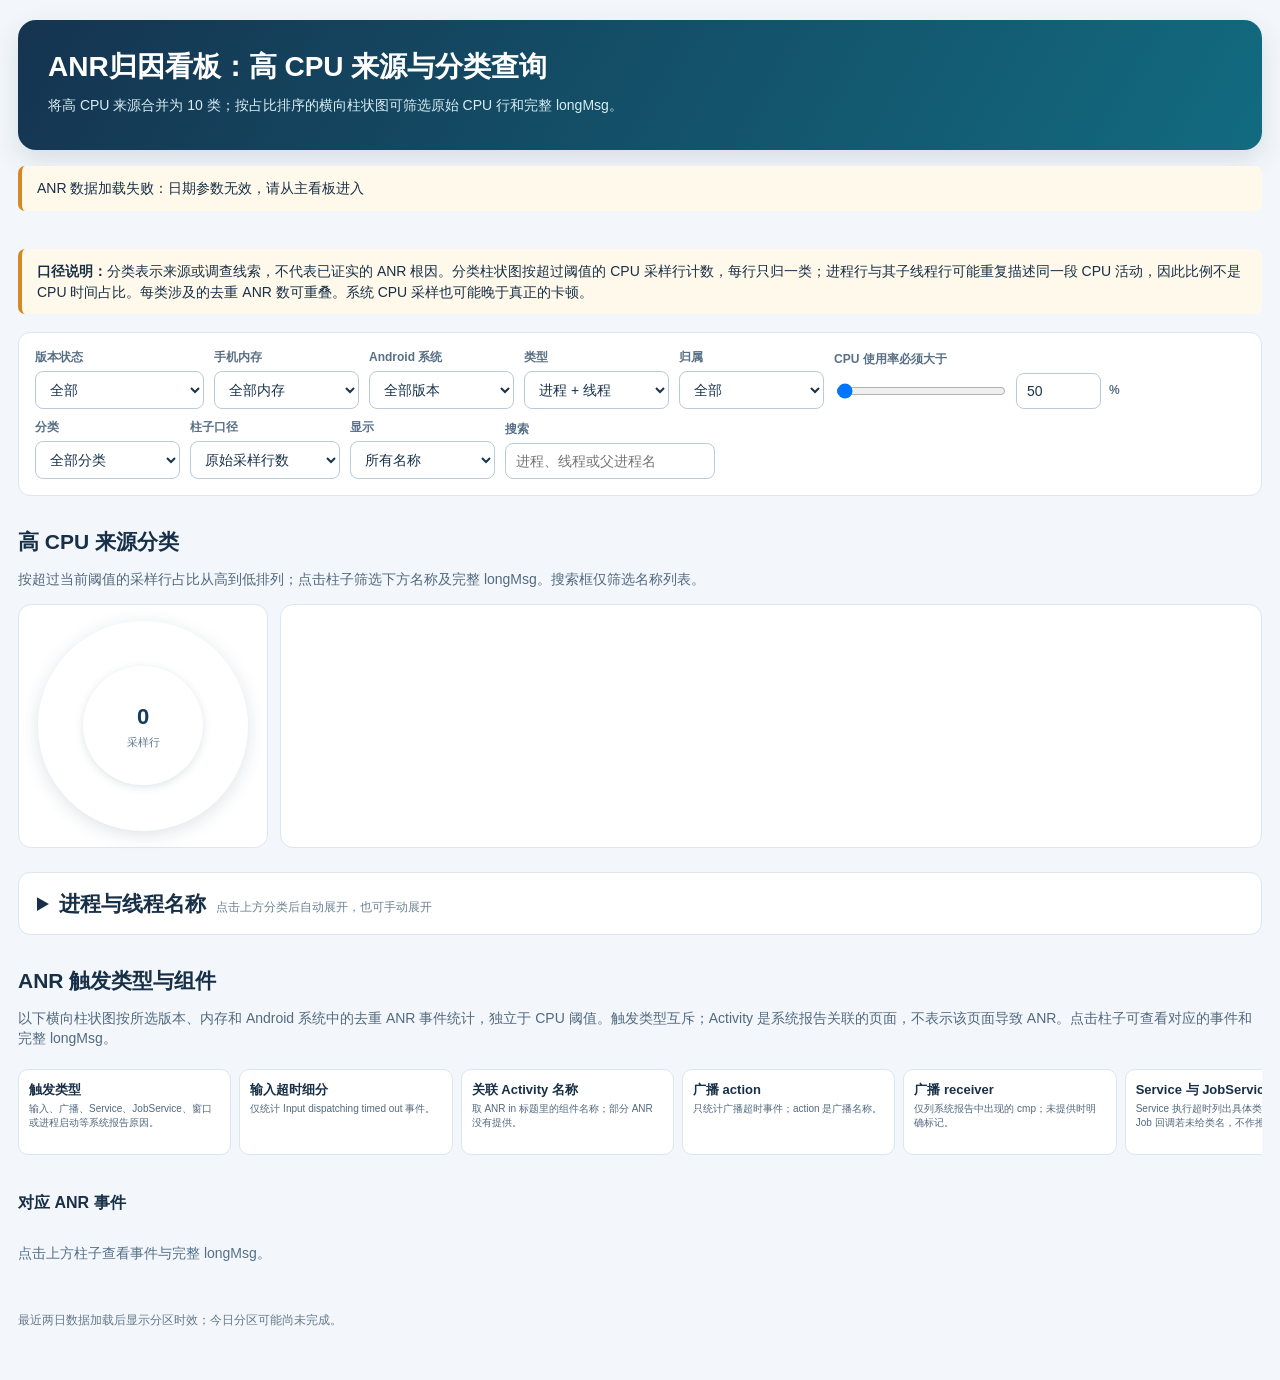
==== anr-dashboard.html @ c26c0190 "feat(anr): add attribution dashboard and daily prefetch" ====
<!doctype html><html lang="zh-CN"><head><meta charset="utf-8"><meta name="viewport" content="width=device-width,initial-scale=1">
<title>ANR归因看板：高 CPU 来源与分类查询</title>
<style>
:root{font:14px/1.48 -apple-system,BlinkMacSystemFont,"PingFang SC",sans-serif;color:#183047;background:#f3f7fb}*{box-sizing:border-box}
body{margin:0 auto;max-width:1600px;padding:26px 24px 70px}h1{font-size:28px;margin:0 0 8px}h2{font-size:21px;margin:30px 0 12px}h3{font-size:16px}p{margin:8px 0;color:#52697f;max-width:1250px}
header{border-radius:18px;padding:26px 30px;color:#fff;background:linear-gradient(120deg,#153450,#126b80);box-shadow:0 10px 27px #18304720}
header p{color:#d7edf3}.stats{display:flex;gap:10px;flex-wrap:wrap;margin:19px 0}.stat{background:#fff;border:1px solid #dbe6ef;border-radius:12px;padding:11px 16px;min-width:155px}.stat strong{display:block;font-size:23px}
.notice{border-left:4px solid #d38a25;background:#fff9eb;padding:12px 15px;border-radius:7px;margin:16px 0}
.controls{display:flex;gap:10px;flex-wrap:wrap;align-items:end;background:#fff;border:1px solid #dbe6ef;border-radius:12px;padding:16px;margin:18px 0}
label{display:grid;gap:4px;color:#587086;font-size:12px;font-weight:650}select,input{font:14px -apple-system,BlinkMacSystemFont,"PingFang SC",sans-serif;border:1px solid #b9cad8;border-radius:8px;padding:9px 10px;min-width:145px;background:white;color:#19334d}
input[type=range]{min-width:170px;padding:0}input[type=number]{min-width:85px;width:85px}input[type=search]{min-width:210px}.threshold{display:flex;gap:8px;align-items:center}
.metrics{color:#547088;margin:12px 0 18px}.tags{display:grid;grid-template-columns:repeat(auto-fill,minmax(250px,1fr));gap:10px;margin-bottom:18px}
.tagcard{border:1px solid #dce7ef;background:#fff;border-radius:11px;padding:11px 13px;text-align:left;cursor:pointer}.tagcard:hover,.tagcard.active{border-color:#236a9f;box-shadow:0 2px 12px #2672a31b}
.tagcard strong{display:block;font-size:14px}.tagcard .numbers{font-size:12px;color:#60768a}.tagbar{height:5px;background:#e9eff5;border-radius:3px;margin-top:8px}.tagbar span{height:100%;display:block;border-radius:3px}
.chart{display:grid;gap:6px}.barrow{display:grid;grid-template-columns:minmax(250px,350px) minmax(130px,1fr) 125px;gap:12px;align-items:center;border:1px solid #dce7ef;background:#fff;border-radius:9px;padding:8px 11px}
.entity{border:0;background:transparent;color:#173f62;font:12px/1.35 ui-monospace,SFMono-Regular,Menlo,monospace;text-align:left;cursor:pointer;overflow-wrap:anywhere}.entity:hover{text-decoration:underline;color:#b5262e}
.badge{display:inline-block;border-radius:6px;padding:2px 7px;font:11px -apple-system,BlinkMacSystemFont,"PingFang SC",sans-serif;font-weight:650;margin-right:7px;white-space:nowrap}.track{height:21px;background:repeating-linear-gradient(90deg,#edf2f7 0,#edf2f7 24.8%,#dfe8f0 25%);border-radius:5px;overflow:hidden}.bar{height:100%;border-radius:5px;min-width:2px}.counts{text-align:right;font-weight:750}.counts small{display:block;color:#6a7d8f;font-weight:400}.empty{padding:25px;border:1px solid #dce7ef;background:#fff;border-radius:8px}
#details{scroll-margin-top:15px}.detailhead{display:flex;align-items:center;gap:12px;flex-wrap:wrap}.detailhead button{border:1px solid #bed0df;background:#fff;padding:7px 10px;border-radius:7px;cursor:pointer}
.detailitem{background:#fff;border:1px solid #dce7ef;border-radius:9px;padding:12px 15px;margin:9px 0}.detailitem .topline{display:flex;gap:10px;align-items:center;flex-wrap:wrap}.detailitem code{font:12px/1.4 ui-monospace,SFMono-Regular,Menlo,monospace;overflow-wrap:anywhere}.rawline{background:#f2f6f9;padding:8px;border-radius:6px;margin:8px 0;white-space:pre-wrap}.detailitem summary{cursor:pointer;color:#1761a2;font-weight:650}.detailitem pre{white-space:pre-wrap;word-break:break-word;max-height:70vh;overflow:auto;background:#f3f6f9;padding:12px;font:12px/1.4 ui-monospace,SFMono-Regular,Menlo,monospace}
mark.hot{background:#e3323e;color:#fff;padding:1px 2px;border-radius:3px;font-weight:750}.muted{color:#748698}.foot{margin-top:30px;font-size:12px;color:#64788a}
@media(max-width:750px){body{padding:12px}.barrow{grid-template-columns:1fr 1fr 80px;gap:6px}.entity{font-size:11px}header{padding:20px}}

.sourceoverview{display:grid;grid-template-columns:250px minmax(0,1fr);gap:12px;align-items:stretch;margin:14px 0}.piepanel{display:flex;align-items:center;justify-content:center;background:#fff;border:1px solid #dbe6ef;border-radius:13px;padding:16px}.pie{width:210px;height:210px;border-radius:50%;display:grid;place-items:center;box-shadow:0 4px 18px #1a3d5424}.piecenter{width:57%;height:57%;border-radius:50%;display:flex;flex-direction:column;align-items:center;justify-content:center;background:#fff;box-shadow:0 2px 8px #1a3d5424}.piecenter strong{font-size:22px;color:#173c5a}.piecenter span{font-size:11px;color:#61778b}
.categorybox{display:grid;gap:4px;background:#fff;border:1px solid #dbe6ef;border-radius:13px;padding:9px}
.categoryrow{display:grid;grid-template-columns:minmax(155px,240px) minmax(70px,1fr) 150px;gap:9px;align-items:center;width:100%;border:1px solid #e1e9f0;background:#fff;border-radius:7px;padding:5px 8px;text-align:left;cursor:pointer;color:#183047}
.categoryrow:hover,.categoryrow.active{border-color:#6750a4;background:#f8f5ff}.categoryname{display:flex;gap:7px;align-items:center;font-size:12px;font-weight:650}.categorydot{width:10px;height:10px;flex:none;border-radius:3px}.categorytrack{height:12px;background:#edf2f6;border-radius:5px;overflow:hidden}.categoryfill{display:block;height:100%;border-radius:5px}.categoryvalue{text-align:right;font-size:12px;font-weight:750}.categoryvalue small{display:block;color:#718294;font-size:10px;font-weight:400}
.entitysection{border:1px solid #dbe6ef;background:#fff;border-radius:12px;margin:24px 0;scroll-margin-top:16px}.entitysection>summary{cursor:pointer;padding:15px 18px;font-size:21px;font-weight:700;color:#183047;list-style-position:inside}.entitysection>summary span{margin-left:10px;color:#6c8294;font-size:12px;font-weight:400}.entitysection[open]>summary{border-bottom:1px solid #e2eaf1}.entitycontent{padding:12px 16px 18px}
#chart{max-height:min(75vh,660px);overflow-y:auto;overscroll-behavior:contain;scrollbar-gutter:stable;padding:4px;border:1px solid #dbe6ef;border-radius:9px;background:#f7fafd}.entitycontent #chart .barrow{min-height:60px}
#detailList{max-height:min(78vh,1120px);overflow-y:auto;overscroll-behavior:contain;padding:4px 8px;border:1px solid #dbe6ef;border-radius:9px;background:#f7fafd;scrollbar-gutter:stable}.entitycontent #detailList .detailitem{min-height:105px;margin:6px 0;padding:9px 11px}.entitycontent #detailList .detailitem .muted{overflow:hidden;white-space:nowrap;text-overflow:ellipsis}.entitycontent #detailList .detailitem .rawline{max-height:44px;overflow:auto;margin:6px 0;padding:6px}
.anrscroller{overflow-x:auto;padding-bottom:8px}.anrgrid{display:grid;grid-template-columns:repeat(6,minmax(210px,1fr));gap:8px;min-width:1320px;margin:12px 0}.anrpanel{background:#fff;border:1px solid #dbe6ef;border-radius:10px;padding:10px;min-width:0}.anrpanel h3{font-size:13px;margin:0 0 3px}.anrpanel p{font-size:10px;line-height:1.35;margin:0 0 8px}
.anrrows{display:grid;gap:5px;max-height:260px;overflow:auto}.anrrow{display:block;width:100%;border:1px solid #e3ebf1;background:#fff;border-radius:6px;padding:6px;text-align:left;cursor:pointer;color:#183047}.anrrow:hover,.anrrow.active{border-color:#6750a4;background:#f8f5ff}.anrname{display:block;font:10px/1.3 ui-monospace,SFMono-Regular,Menlo,monospace;overflow-wrap:anywhere}.anrtrack{display:block;height:7px;margin:5px 0;background:#edf2f6;border-radius:4px;overflow:hidden}.anrfill{display:block;height:100%;border-radius:4px}.anrvalue{display:flex;justify-content:space-between;font-size:11px;font-weight:700}.anrvalue small{font-weight:400;color:#728397}.anrnote{font-size:10px;color:#667b8d;margin:7px 0 0}.anr-detail-card{background:#fff;border:1px solid #dbe6ef;border-radius:9px;padding:11px 14px;margin:8px 0}.anr-detail-card summary{cursor:pointer;color:#1761a2;font-weight:650}.anr-detail-card pre{white-space:pre-wrap;word-break:break-word;max-height:65vh;overflow:auto;background:#f3f6f9;padding:12px;font:12px/1.4 ui-monospace,SFMono-Regular,Menlo,monospace}
@media(max-width:900px){.sourceoverview{grid-template-columns:1fr}.piepanel{min-height:240px}}
@media(max-width:750px){.categoryrow{grid-template-columns:minmax(110px,1fr) 70px;gap:7px}.categorytrack{grid-column:1/-1;grid-row:2}}
.notice[hidden]{display:none}body{max-width:none;padding:20px 18px 50px}
</style></head><body>
<header><h1>ANR归因看板：高 CPU 来源与分类查询</h1><p>将高 CPU 来源合并为 10 类；按占比排序的横向柱状图可筛选原始 CPU 行和完整 longMsg。</p></header><div id="anrLoadStatus" class="notice" role="status">正在读取最近两日 ANR 数据…</div>
<div class="stats" id="stats"></div>
<div class="notice"><strong>口径说明：</strong>分类表示来源或调查线索，不代表已证实的 ANR 根因。分类柱状图按超过阈值的 CPU 采样行计数，每行只归一类；进程行与其子线程行可能重复描述同一段 CPU 活动，因此比例不是 CPU 时间占比。每类涉及的去重 ANR 数可重叠。系统 CPU 采样也可能晚于真正的卡顿。</div>
<div class="controls">
<label>版本状态<select id="version"><option value="all">全部</option><option value="verified">2.2.15 及以上已核实</option><option value="pending">版本待核验</option></select></label>
<label>手机内存<select id="ram"><option value="all">全部内存</option><option value="lt2">小于 2 GB</option><option value="2to3">2–3 GB</option><option value="3to4">3–4 GB</option><option value="4to6">4–6 GB</option><option value="ge6">6 GB 及以上</option><option value="unknown">未知</option></select></label>
<label>Android 系统<select id="os"><option value="all">全部版本</option></select></label>
<label>类型<select id="kind"><option value="all">进程 + 线程</option><option value="process">仅进程</option><option value="thread">仅线程</option></select></label>
<label>归属<select id="scope"><option value="all">全部</option><option value="app">本 App</option><option value="other">其他 / 系统</option></select></label>
<label>CPU 使用率必须大于<div class="threshold"><input id="thresholdRange" type="range" min="50" max="450" step="1" value="50"><input id="thresholdNumber" type="number" min="50" max="450" step="1" value="50"><span>%</span></div></label>
<label>分类<select id="tag"><option value="all">全部分类</option></select></label>
<label>柱子口径<select id="metric"><option value="samples">原始采样行数</option><option value="events">去重 ANR 事件数</option></select></label>
<label>显示<select id="limit"><option value="all">所有名称</option><option value="25">前 25</option><option value="50">前 50</option><option value="100">前 100</option></select></label>
<label>搜索<input id="search" type="search" placeholder="进程、线程或父进程名"></label>
</div>
<h2>高 CPU 来源分类</h2><p id="categoryMeta">按超过当前阈值的采样行占比从高到低排列；点击柱子筛选下方名称及完整 longMsg。搜索框仅筛选名称列表。</p><div class="sourceoverview"><div class="piepanel"><div id="pie" class="pie" role="img" aria-label="高 CPU 来源饼图"><div class="piecenter"><strong id="pieTotal">0</strong><span>采样行</span></div></div></div><div id="categoryBars" class="categorybox"></div></div>
<details id="entitySection" class="entitysection"><summary>进程与线程名称<span>点击上方分类后自动展开，也可手动展开</span></summary><div class="entitycontent"><div id="chartMeta" class="metrics"></div><div id="chart" class="chart"></div>
<h2 id="details">对应原始事件列表</h2><div class="detailhead"><div id="detailMeta" class="metrics">点击上方名称查看对应的 CPU 行与完整 longMsg。</div><button id="clear" hidden>清除选择</button></div><div id="detailList"></div><button id="more" hidden>再加载 20 条</button></div></details>
<h2>ANR 触发类型与组件</h2><p>以下横向柱状图按所选版本、内存和 Android 系统中的去重 ANR 事件统计，独立于 CPU 阈值。触发类型互斥；Activity 是系统报告关联的页面，不表示该页面导致 ANR。点击柱子可查看对应的事件和完整 longMsg。</p>
<div class="anrscroller"><div class="anrgrid">
<section class="anrpanel"><h3>触发类型</h3><p>输入、广播、Service、JobService、窗口或进程启动等系统报告原因。</p><div id="anrTypes" class="anrrows"></div><div id="anrTypesNote" class="anrnote"></div></section>
<section class="anrpanel"><h3>输入超时细分</h3><p>仅统计 Input dispatching timed out 事件。</p><div id="inputTypes" class="anrrows"></div><div id="inputTypesNote" class="anrnote"></div></section>
<section class="anrpanel"><h3>关联 Activity 名称</h3><p>取 ANR in 标题里的组件名称；部分 ANR 没有提供。</p><div id="activityNames" class="anrrows"></div><div id="activityNamesNote" class="anrnote"></div></section>
<section class="anrpanel"><h3>广播 action</h3><p>只统计广播超时事件；action 是广播名称。</p><div id="broadcastActions" class="anrrows"></div><div id="broadcastActionsNote" class="anrnote"></div></section>
<section class="anrpanel"><h3>广播 receiver</h3><p>仅列系统报告中出现的 cmp；未提供时明确标记。</p><div id="broadcastReceivers" class="anrrows"></div><div id="broadcastReceiversNote" class="anrnote"></div></section>
<section class="anrpanel"><h3>Service 与 JobService 名称</h3><p>Service 执行超时列出具体类名；绑定和 Job 回调若未给类名，不作推断。</p><div id="serviceNames" class="anrrows"></div><div id="serviceNamesNote" class="anrnote"></div></section>
</div></div>
<h3 id="anrDetails">对应 ANR 事件</h3><div class="detailhead"><div id="anrDetailMeta" class="metrics">点击上方柱子查看事件与完整 longMsg。</div><button id="anrClear" hidden>清除选择</button></div><div id="anrDetailList"></div><button id="anrMore" hidden>再加载 50 条</button>
<div class="foot" id="anrFoot">最近两日数据加载后显示分区时效；今日分区可能尚未完成。</div>
<script src="anr-loader.js"></script></body></html>
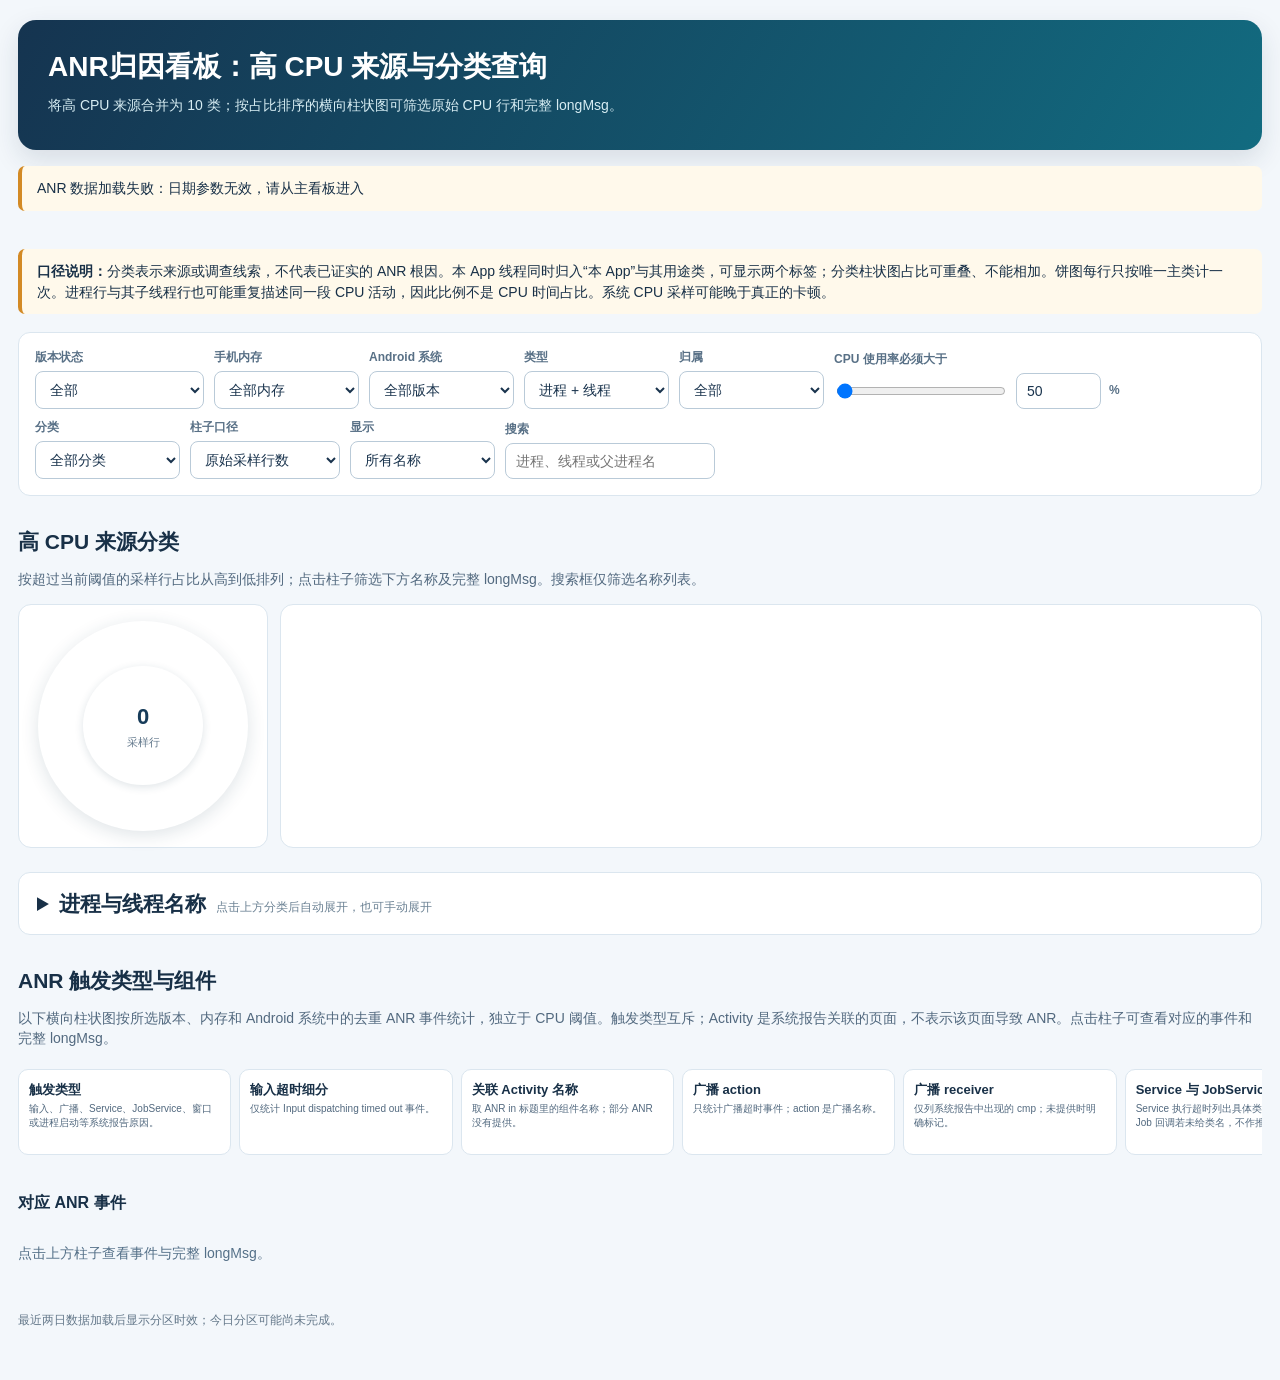
==== commit 6ecb9477: "fix(anr): classify app-owned threads with purpose labels" ====
--- a/anr-dashboard.html
+++ b/anr-dashboard.html
@@ -35,7 +35,7 @@
 </style></head><body>
 <header><h1>ANR归因看板：高 CPU 来源与分类查询</h1><p>将高 CPU 来源合并为 10 类；按占比排序的横向柱状图可筛选原始 CPU 行和完整 longMsg。</p></header><div id="anrLoadStatus" class="notice" role="status">正在读取最近两日 ANR 数据…</div>
 <div class="stats" id="stats"></div>
-<div class="notice"><strong>口径说明：</strong>分类表示来源或调查线索，不代表已证实的 ANR 根因。分类柱状图按超过阈值的 CPU 采样行计数，每行只归一类；进程行与其子线程行可能重复描述同一段 CPU 活动，因此比例不是 CPU 时间占比。每类涉及的去重 ANR 数可重叠。系统 CPU 采样也可能晚于真正的卡顿。</div>
+<div class="notice"><strong>口径说明：</strong>分类表示来源或调查线索，不代表已证实的 ANR 根因。本 App 线程同时归入“本 App”与其用途类，可显示两个标签；分类柱状图占比可重叠、不能相加。饼图每行只按唯一主类计一次。进程行与其子线程行也可能重复描述同一段 CPU 活动，因此比例不是 CPU 时间占比。系统 CPU 采样可能晚于真正的卡顿。</div>
 <div class="controls">
 <label>版本状态<select id="version"><option value="all">全部</option><option value="verified">2.2.15 及以上已核实</option><option value="pending">版本待核验</option></select></label>
 <label>手机内存<select id="ram"><option value="all">全部内存</option><option value="lt2">小于 2 GB</option><option value="2to3">2–3 GB</option><option value="3to4">3–4 GB</option><option value="4to6">4–6 GB</option><option value="ge6">6 GB 及以上</option><option value="unknown">未知</option></select></label>
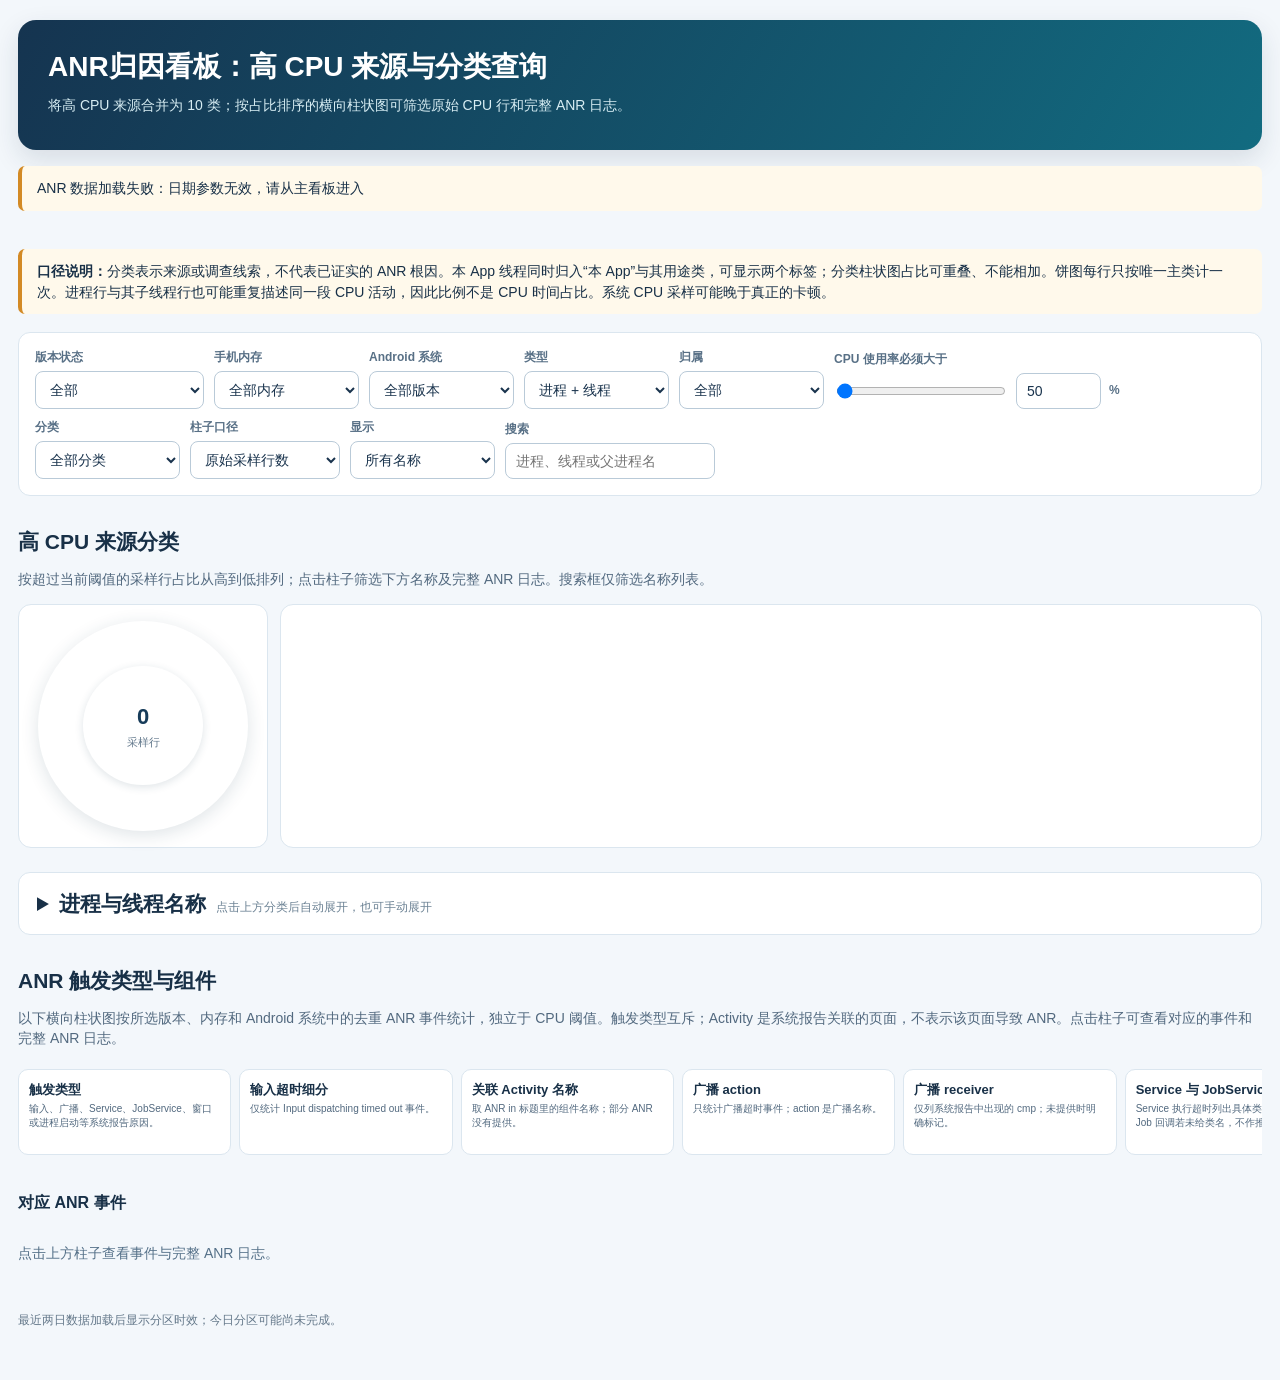
==== commit 8659d1c1: "Clarify ANR overview metrics and log labels" ====
--- a/anr-dashboard.html
+++ b/anr-dashboard.html
@@ -33,7 +33,7 @@
 @media(max-width:750px){.categoryrow{grid-template-columns:minmax(110px,1fr) 70px;gap:7px}.categorytrack{grid-column:1/-1;grid-row:2}}
 .notice[hidden]{display:none}body{max-width:none;padding:20px 18px 50px}
 </style></head><body>
-<header><h1>ANR归因看板：高 CPU 来源与分类查询</h1><p>将高 CPU 来源合并为 10 类；按占比排序的横向柱状图可筛选原始 CPU 行和完整 longMsg。</p></header><div id="anrLoadStatus" class="notice" role="status">正在读取最近两日 ANR 数据…</div>
+<header><h1>ANR归因看板：高 CPU 来源与分类查询</h1><p>将高 CPU 来源合并为 10 类；按占比排序的横向柱状图可筛选原始 CPU 行和完整 ANR 日志。</p></header><div id="anrLoadStatus" class="notice" role="status">正在读取所选日期的 ANR 数据…</div>
 <div class="stats" id="stats"></div>
 <div class="notice"><strong>口径说明：</strong>分类表示来源或调查线索，不代表已证实的 ANR 根因。本 App 线程同时归入“本 App”与其用途类，可显示两个标签；分类柱状图占比可重叠、不能相加。饼图每行只按唯一主类计一次。进程行与其子线程行也可能重复描述同一段 CPU 活动，因此比例不是 CPU 时间占比。系统 CPU 采样可能晚于真正的卡顿。</div>
 <div class="controls">
@@ -48,10 +48,10 @@
 <label>显示<select id="limit"><option value="all">所有名称</option><option value="25">前 25</option><option value="50">前 50</option><option value="100">前 100</option></select></label>
 <label>搜索<input id="search" type="search" placeholder="进程、线程或父进程名"></label>
 </div>
-<h2>高 CPU 来源分类</h2><p id="categoryMeta">按超过当前阈值的采样行占比从高到低排列；点击柱子筛选下方名称及完整 longMsg。搜索框仅筛选名称列表。</p><div class="sourceoverview"><div class="piepanel"><div id="pie" class="pie" role="img" aria-label="高 CPU 来源饼图"><div class="piecenter"><strong id="pieTotal">0</strong><span>采样行</span></div></div></div><div id="categoryBars" class="categorybox"></div></div>
+<h2>高 CPU 来源分类</h2><p id="categoryMeta">按超过当前阈值的采样行占比从高到低排列；点击柱子筛选下方名称及完整 ANR 日志。搜索框仅筛选名称列表。</p><div class="sourceoverview"><div class="piepanel"><div id="pie" class="pie" role="img" aria-label="高 CPU 来源饼图"><div class="piecenter"><strong id="pieTotal">0</strong><span>采样行</span></div></div></div><div id="categoryBars" class="categorybox"></div></div>
 <details id="entitySection" class="entitysection"><summary>进程与线程名称<span>点击上方分类后自动展开，也可手动展开</span></summary><div class="entitycontent"><div id="chartMeta" class="metrics"></div><div id="chart" class="chart"></div>
-<h2 id="details">对应原始事件列表</h2><div class="detailhead"><div id="detailMeta" class="metrics">点击上方名称查看对应的 CPU 行与完整 longMsg。</div><button id="clear" hidden>清除选择</button></div><div id="detailList"></div><button id="more" hidden>再加载 20 条</button></div></details>
-<h2>ANR 触发类型与组件</h2><p>以下横向柱状图按所选版本、内存和 Android 系统中的去重 ANR 事件统计，独立于 CPU 阈值。触发类型互斥；Activity 是系统报告关联的页面，不表示该页面导致 ANR。点击柱子可查看对应的事件和完整 longMsg。</p>
+<h2 id="details">对应原始事件列表</h2><div class="detailhead"><div id="detailMeta" class="metrics">点击上方名称查看对应的 CPU 行与完整 ANR 日志。</div><button id="clear" hidden>清除选择</button></div><div id="detailList"></div><button id="more" hidden>再加载 20 条</button></div></details>
+<h2>ANR 触发类型与组件</h2><p>以下横向柱状图按所选版本、内存和 Android 系统中的去重 ANR 事件统计，独立于 CPU 阈值。触发类型互斥；Activity 是系统报告关联的页面，不表示该页面导致 ANR。点击柱子可查看对应的事件和完整 ANR 日志。</p>
 <div class="anrscroller"><div class="anrgrid">
 <section class="anrpanel"><h3>触发类型</h3><p>输入、广播、Service、JobService、窗口或进程启动等系统报告原因。</p><div id="anrTypes" class="anrrows"></div><div id="anrTypesNote" class="anrnote"></div></section>
 <section class="anrpanel"><h3>输入超时细分</h3><p>仅统计 Input dispatching timed out 事件。</p><div id="inputTypes" class="anrrows"></div><div id="inputTypesNote" class="anrnote"></div></section>
@@ -60,6 +60,6 @@
 <section class="anrpanel"><h3>广播 receiver</h3><p>仅列系统报告中出现的 cmp；未提供时明确标记。</p><div id="broadcastReceivers" class="anrrows"></div><div id="broadcastReceiversNote" class="anrnote"></div></section>
 <section class="anrpanel"><h3>Service 与 JobService 名称</h3><p>Service 执行超时列出具体类名；绑定和 Job 回调若未给类名，不作推断。</p><div id="serviceNames" class="anrrows"></div><div id="serviceNamesNote" class="anrnote"></div></section>
 </div></div>
-<h3 id="anrDetails">对应 ANR 事件</h3><div class="detailhead"><div id="anrDetailMeta" class="metrics">点击上方柱子查看事件与完整 longMsg。</div><button id="anrClear" hidden>清除选择</button></div><div id="anrDetailList"></div><button id="anrMore" hidden>再加载 50 条</button>
+<h3 id="anrDetails">对应 ANR 事件</h3><div class="detailhead"><div id="anrDetailMeta" class="metrics">点击上方柱子查看事件与完整 ANR 日志。</div><button id="anrClear" hidden>清除选择</button></div><div id="anrDetailList"></div><button id="anrMore" hidden>再加载 50 条</button>
 <div class="foot" id="anrFoot">最近两日数据加载后显示分区时效；今日分区可能尚未完成。</div>
 <script src="anr-loader.js"></script></body></html>
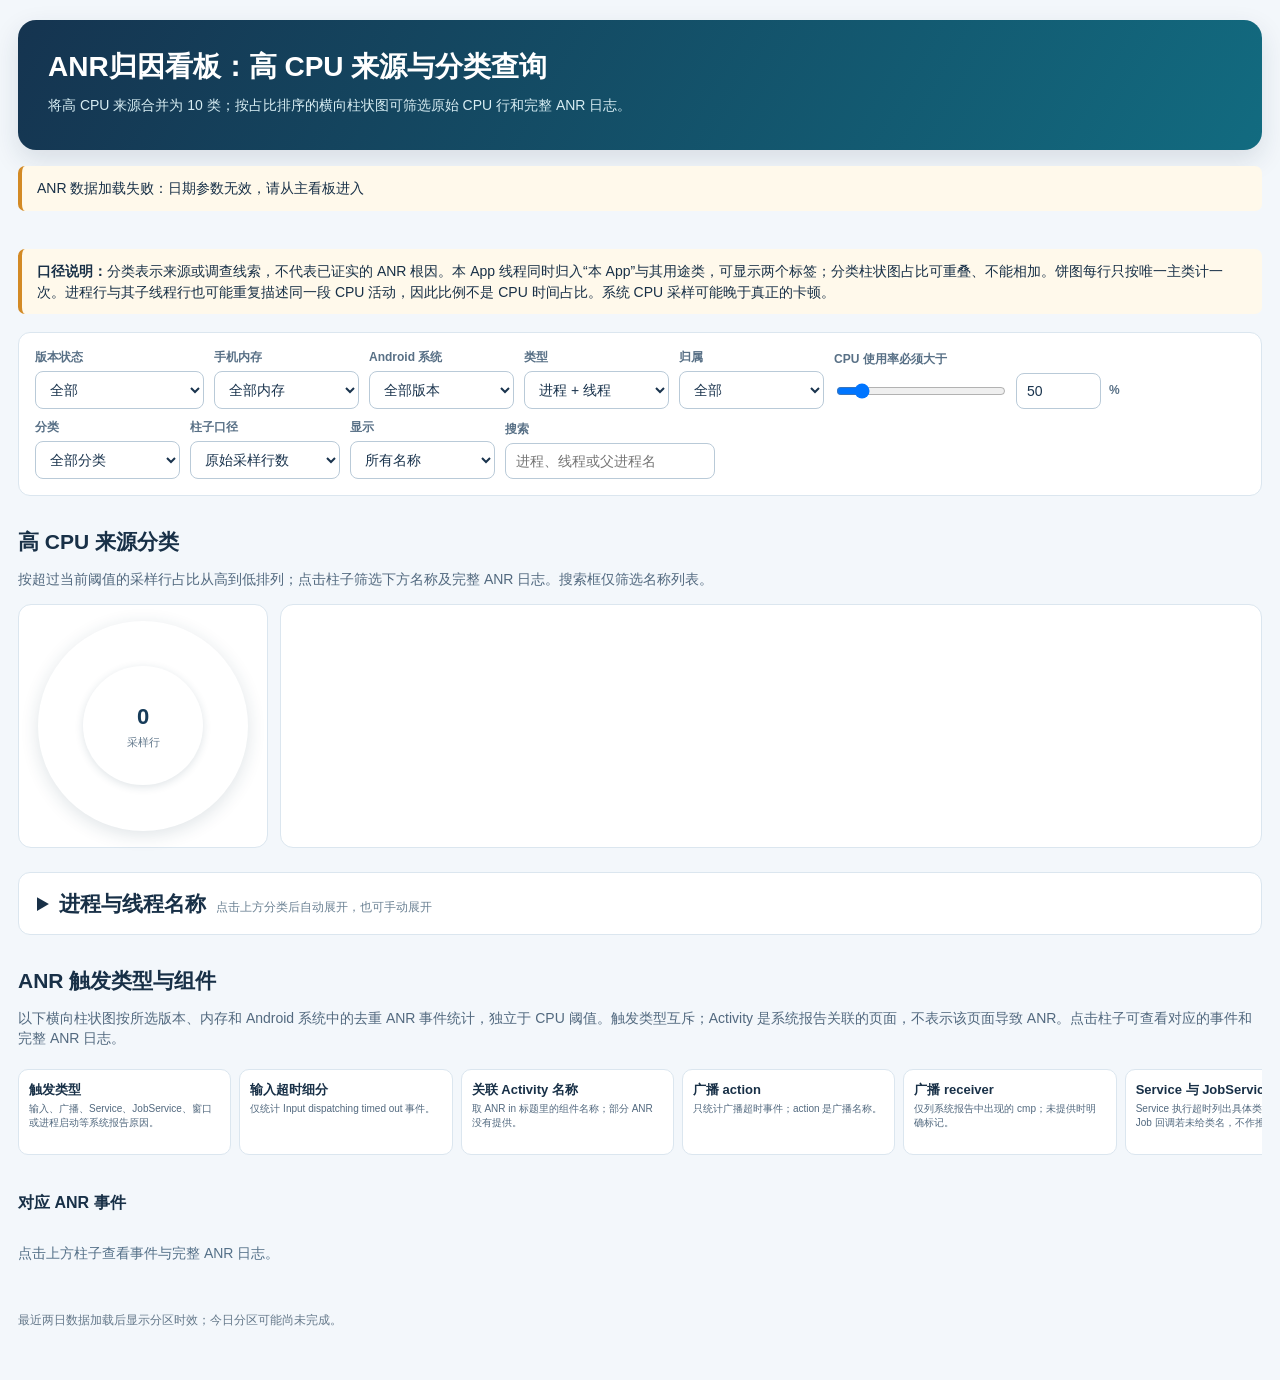
==== commit 05806561: "Allow ANR CPU thresholds down to one percent" ====
--- a/anr-dashboard.html
+++ b/anr-dashboard.html
@@ -17,6 +17,7 @@
 .badge{display:inline-block;border-radius:6px;padding:2px 7px;font:11px -apple-system,BlinkMacSystemFont,"PingFang SC",sans-serif;font-weight:650;margin-right:7px;white-space:nowrap}.track{height:21px;background:repeating-linear-gradient(90deg,#edf2f7 0,#edf2f7 24.8%,#dfe8f0 25%);border-radius:5px;overflow:hidden}.bar{height:100%;border-radius:5px;min-width:2px}.counts{text-align:right;font-weight:750}.counts small{display:block;color:#6a7d8f;font-weight:400}.empty{padding:25px;border:1px solid #dce7ef;background:#fff;border-radius:8px}
 #details{scroll-margin-top:15px}.detailhead{display:flex;align-items:center;gap:12px;flex-wrap:wrap}.detailhead button{border:1px solid #bed0df;background:#fff;padding:7px 10px;border-radius:7px;cursor:pointer}
 .detailitem{background:#fff;border:1px solid #dce7ef;border-radius:9px;padding:12px 15px;margin:9px 0}.detailitem .topline{display:flex;gap:10px;align-items:center;flex-wrap:wrap}.detailitem code{font:12px/1.4 ui-monospace,SFMono-Regular,Menlo,monospace;overflow-wrap:anywhere}.rawline{background:#f2f6f9;padding:8px;border-radius:6px;margin:8px 0;white-space:pre-wrap}.detailitem summary{cursor:pointer;color:#1761a2;font-weight:650}.detailitem pre{white-space:pre-wrap;word-break:break-word;max-height:70vh;overflow:auto;background:#f3f6f9;padding:12px;font:12px/1.4 ui-monospace,SFMono-Regular,Menlo,monospace}
+mark.app-package{background:#bfdbfe;color:#1e3a8a;border-radius:3px;font-weight:750}
 mark.hot{background:#e3323e;color:#fff;padding:1px 2px;border-radius:3px;font-weight:750}.muted{color:#748698}.foot{margin-top:30px;font-size:12px;color:#64788a}
 @media(max-width:750px){body{padding:12px}.barrow{grid-template-columns:1fr 1fr 80px;gap:6px}.entity{font-size:11px}header{padding:20px}}
 
@@ -42,7 +43,7 @@
 <label>Android 系统<select id="os"><option value="all">全部版本</option></select></label>
 <label>类型<select id="kind"><option value="all">进程 + 线程</option><option value="process">仅进程</option><option value="thread">仅线程</option></select></label>
 <label>归属<select id="scope"><option value="all">全部</option><option value="app">本 App</option><option value="other">其他 / 系统</option></select></label>
-<label>CPU 使用率必须大于<div class="threshold"><input id="thresholdRange" type="range" min="50" max="450" step="1" value="50"><input id="thresholdNumber" type="number" min="50" max="450" step="1" value="50"><span>%</span></div></label>
+<label>CPU 使用率必须大于<div class="threshold"><input id="thresholdRange" type="range" min="1" max="450" step="1" value="50"><input id="thresholdNumber" type="number" min="1" max="450" step="1" value="50"><span>%</span></div></label>
 <label>分类<select id="tag"><option value="all">全部分类</option></select></label>
 <label>柱子口径<select id="metric"><option value="samples">原始采样行数</option><option value="events">去重 ANR 事件数</option></select></label>
 <label>显示<select id="limit"><option value="all">所有名称</option><option value="25">前 25</option><option value="50">前 50</option><option value="100">前 100</option></select></label>
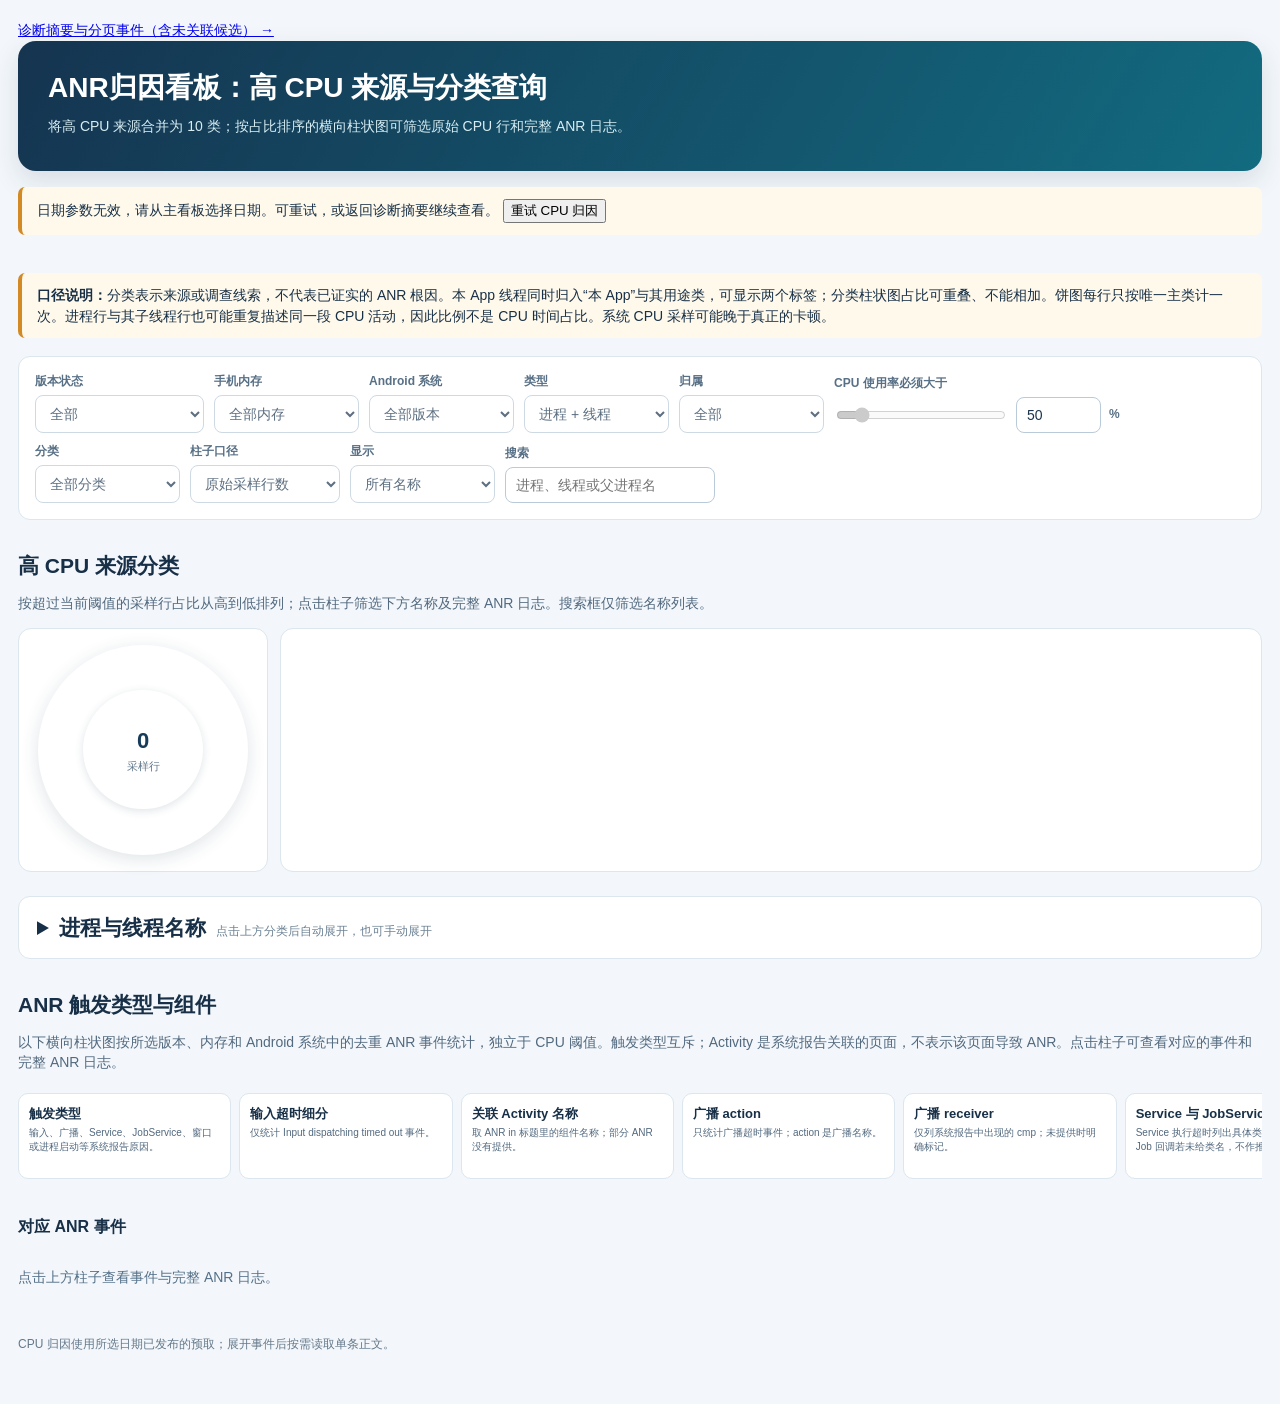
==== commit fa0eb644: "Render ANR overview independently of full CPU snapshot" ====
--- a/anr-dashboard.html
+++ b/anr-dashboard.html
@@ -1,5 +1,5 @@
 <!doctype html><html lang="zh-CN"><head><meta charset="utf-8"><meta name="viewport" content="width=device-width,initial-scale=1">
-<title>ANR归因看板：高 CPU 来源与分类查询</title>
+<title>ANR 高 CPU 来源与分类查询</title>
 <style>
 :root{font:14px/1.48 -apple-system,BlinkMacSystemFont,"PingFang SC",sans-serif;color:#183047;background:#f3f7fb}*{box-sizing:border-box}
 body{margin:0 auto;max-width:1600px;padding:26px 24px 70px}h1{font-size:28px;margin:0 0 8px}h2{font-size:21px;margin:30px 0 12px}h3{font-size:16px}p{margin:8px 0;color:#52697f;max-width:1250px}
@@ -34,7 +34,10 @@
 @media(max-width:750px){.categoryrow{grid-template-columns:minmax(110px,1fr) 70px;gap:7px}.categorytrack{grid-column:1/-1;grid-row:2}}
 .notice[hidden]{display:none}body{max-width:none;padding:20px 18px 50px}
 </style></head><body>
+<main id="anrBrowser"></main>
+<section id="anrLegacy" hidden>
 <header><h1>ANR归因看板：高 CPU 来源与分类查询</h1><p>将高 CPU 来源合并为 10 类；按占比排序的横向柱状图可筛选原始 CPU 行和完整 ANR 日志。</p></header><div id="anrLoadStatus" class="notice" role="status">正在读取所选日期的 ANR 数据…</div>
+<div id="anrSnapshotSource" class="notice" hidden></div>
 <div class="stats" id="stats"></div>
 <div class="notice"><strong>口径说明：</strong>分类表示来源或调查线索，不代表已证实的 ANR 根因。本 App 线程同时归入“本 App”与其用途类，可显示两个标签；分类柱状图占比可重叠、不能相加。饼图每行只按唯一主类计一次。进程行与其子线程行也可能重复描述同一段 CPU 活动，因此比例不是 CPU 时间占比。系统 CPU 采样可能晚于真正的卡顿。</div>
 <div class="controls">
@@ -50,7 +53,7 @@
 <label>搜索<input id="search" type="search" placeholder="进程、线程或父进程名"></label>
 </div>
 <h2>高 CPU 来源分类</h2><p id="categoryMeta">按超过当前阈值的采样行占比从高到低排列；点击柱子筛选下方名称及完整 ANR 日志。搜索框仅筛选名称列表。</p><div class="sourceoverview"><div class="piepanel"><div id="pie" class="pie" role="img" aria-label="高 CPU 来源饼图"><div class="piecenter"><strong id="pieTotal">0</strong><span>采样行</span></div></div></div><div id="categoryBars" class="categorybox"></div></div>
-<details id="entitySection" class="entitysection"><summary>进程与线程名称<span>点击上方分类后自动展开，也可手动展开</span></summary><div class="entitycontent"><div id="chartMeta" class="metrics"></div><div id="chart" class="chart"></div>
+<details id="entitySection" class="entitysection"><summary>进程与线程名称<span>点击上方分类后自动展开，也可手动展开</span></summary><div class="entitycontent"><div id="chartMeta" class="metrics"></div><div id="chart" class="chart"></div><div id="entityPages" hidden><button id="entityPrevious">上一页</button> <button id="entityNext">下一页</button></div>
 <h2 id="details">对应原始事件列表</h2><div class="detailhead"><div id="detailMeta" class="metrics">点击上方名称查看对应的 CPU 行与完整 ANR 日志。</div><button id="clear" hidden>清除选择</button></div><div id="detailList"></div><button id="more" hidden>再加载 20 条</button></div></details>
 <h2>ANR 触发类型与组件</h2><p>以下横向柱状图按所选版本、内存和 Android 系统中的去重 ANR 事件统计，独立于 CPU 阈值。触发类型互斥；Activity 是系统报告关联的页面，不表示该页面导致 ANR。点击柱子可查看对应的事件和完整 ANR 日志。</p>
 <div class="anrscroller"><div class="anrgrid">
@@ -62,5 +65,8 @@
 <section class="anrpanel"><h3>Service 与 JobService 名称</h3><p>Service 执行超时列出具体类名；绑定和 Job 回调若未给类名，不作推断。</p><div id="serviceNames" class="anrrows"></div><div id="serviceNamesNote" class="anrnote"></div></section>
 </div></div>
 <h3 id="anrDetails">对应 ANR 事件</h3><div class="detailhead"><div id="anrDetailMeta" class="metrics">点击上方柱子查看事件与完整 ANR 日志。</div><button id="anrClear" hidden>清除选择</button></div><div id="anrDetailList"></div><button id="anrMore" hidden>再加载 50 条</button>
-<div class="foot" id="anrFoot">最近两日数据加载后显示分区时效；今日分区可能尚未完成。</div>
+<div class="foot" id="anrFoot">CPU 归因使用所选日期已发布的预取；展开事件后按需读取单条正文。</div>
+</section>
+<script src="anr-categories.js"></script>
+<script src="anr-cpu-overview.js"></script>
 <script src="anr-loader.js"></script></body></html>
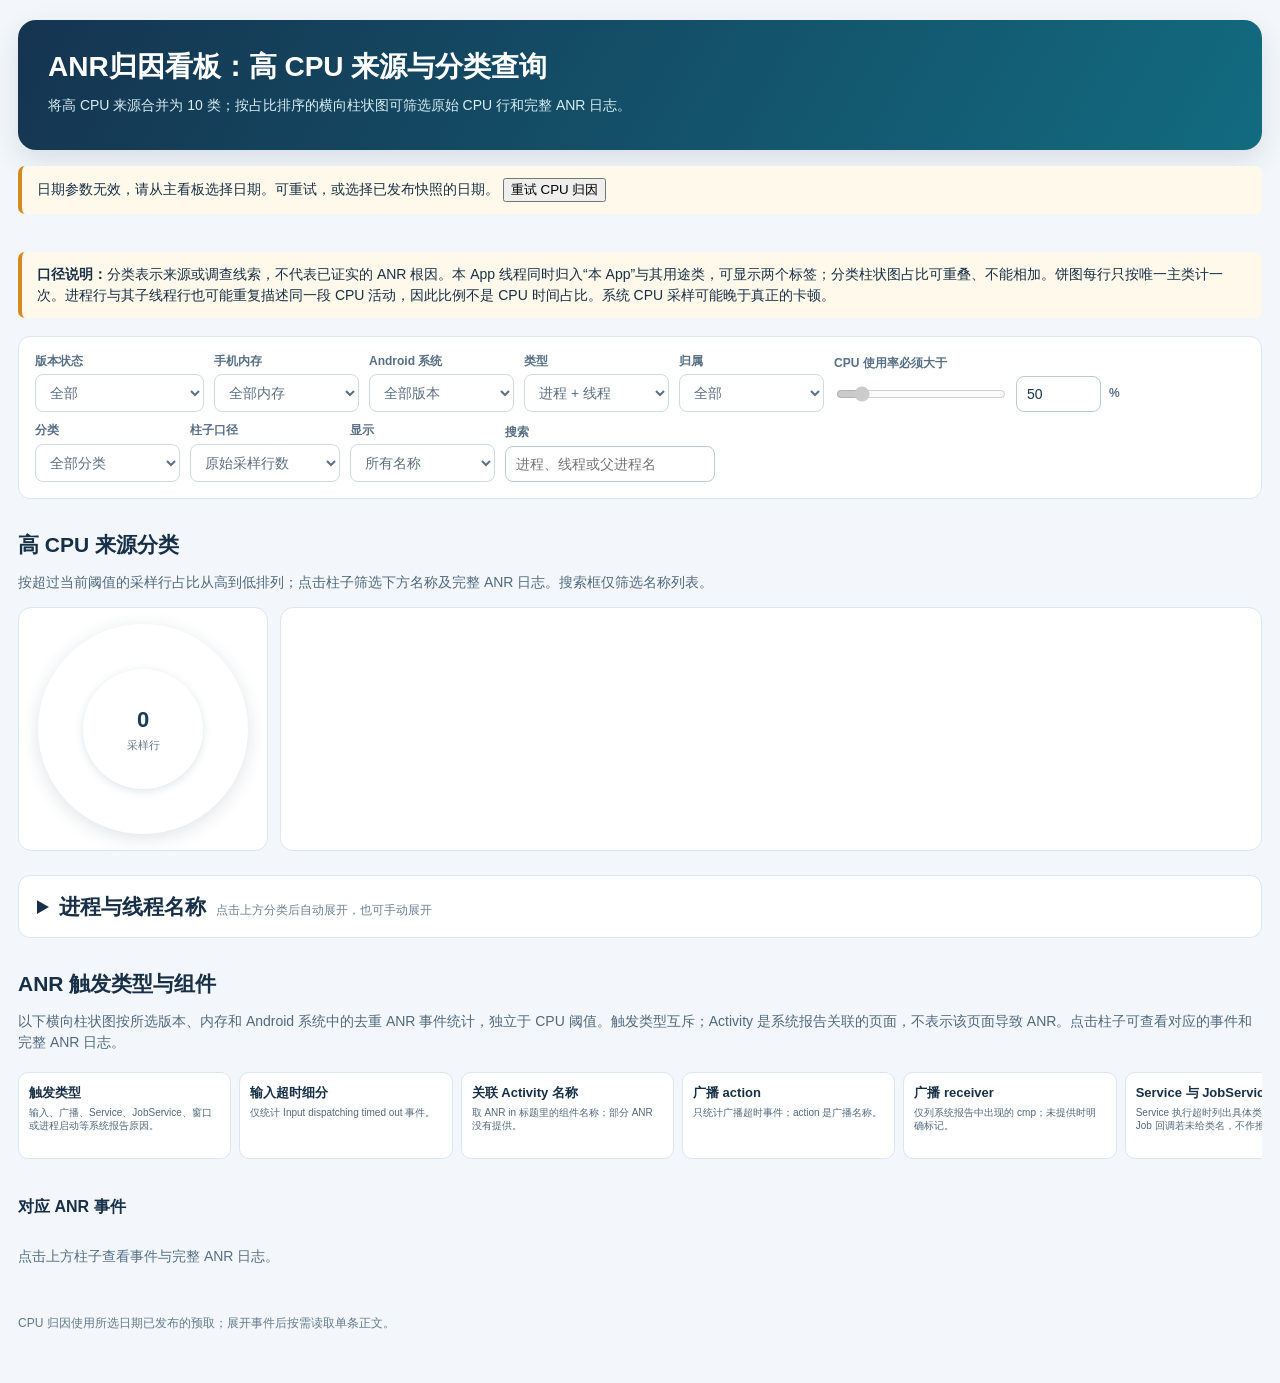
==== commit a906466a: "Open the CPU attribution dashboard directly" ====
--- a/anr-dashboard.html
+++ b/anr-dashboard.html
@@ -34,8 +34,7 @@
 @media(max-width:750px){.categoryrow{grid-template-columns:minmax(110px,1fr) 70px;gap:7px}.categorytrack{grid-column:1/-1;grid-row:2}}
 .notice[hidden]{display:none}body{max-width:none;padding:20px 18px 50px}
 </style></head><body>
-<main id="anrBrowser"></main>
-<section id="anrLegacy" hidden>
+<section id="anrLegacy">
 <header><h1>ANR归因看板：高 CPU 来源与分类查询</h1><p>将高 CPU 来源合并为 10 类；按占比排序的横向柱状图可筛选原始 CPU 行和完整 ANR 日志。</p></header><div id="anrLoadStatus" class="notice" role="status">正在读取所选日期的 ANR 数据…</div>
 <div id="anrSnapshotSource" class="notice" hidden></div>
 <div class="stats" id="stats"></div>
@@ -68,5 +67,4 @@
 <div class="foot" id="anrFoot">CPU 归因使用所选日期已发布的预取；展开事件后按需读取单条正文。</div>
 </section>
 <script src="anr-categories.js"></script>
-<script src="anr-cpu-overview.js"></script>
 <script src="anr-loader.js"></script></body></html>
